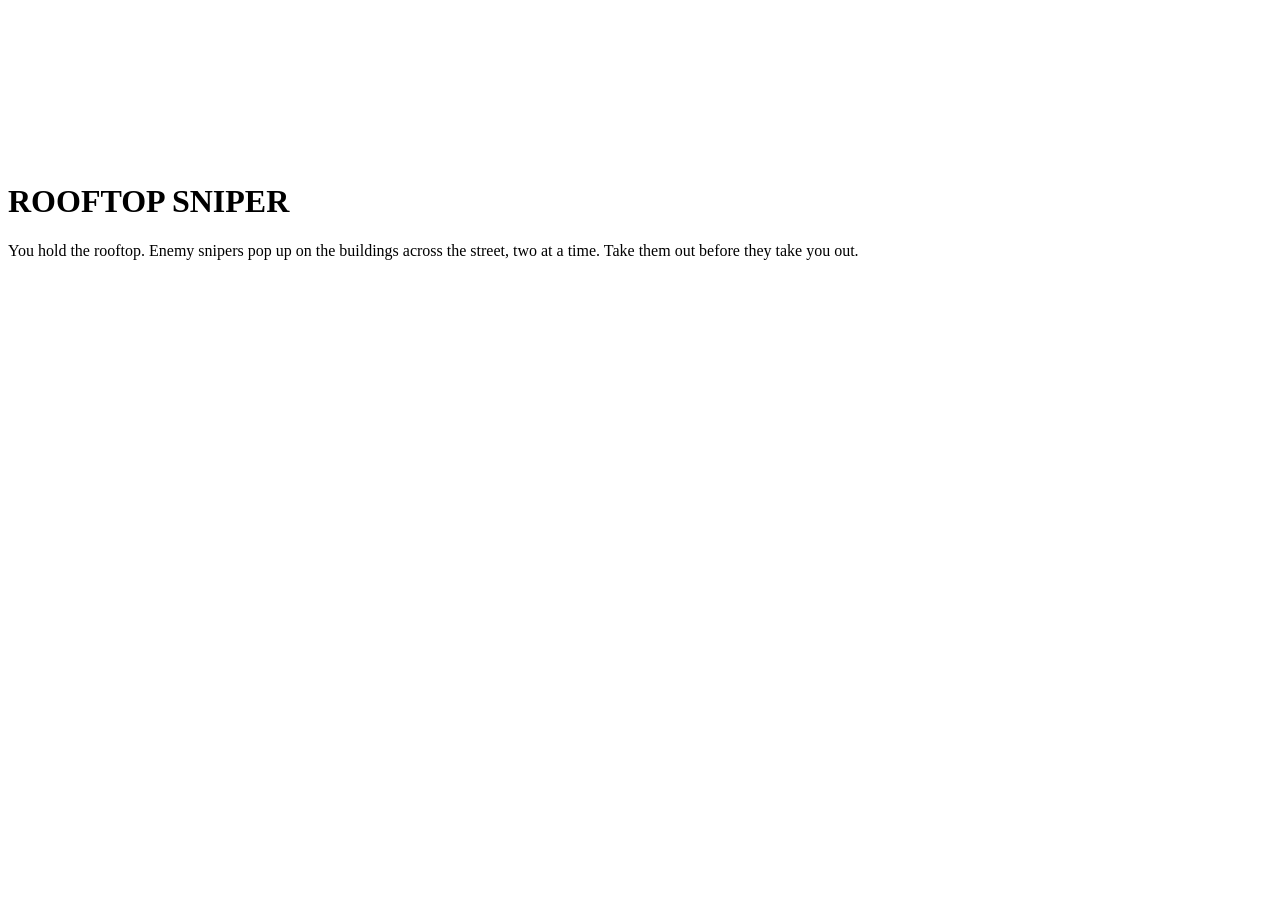
==== index.html @ 9a838f01 "Add files via upload" ====
<!DOCTYPE html>
<html lang="en">
<head>
<meta charset="utf-8">
<meta name="viewport" content="width=device-width, initial-scale=1, maximum-scale=1, user-scalable=no, viewport-fit=cover">
<title>Rooftop Sniper</title>
<meta name="description" content="A browser sniper game: hold the rooftop, take out enemy snipers, grab health packs. Plays on phone and desktop.">
<meta name="theme-color" content="#05070c">
<link rel="icon" href="favicon.svg" type="image/svg+xml">
<link rel="preconnect" href="https://fonts.googleapis.com">
<link rel="preconnect" href="https://fonts.gstatic.com" crossorigin>
<link href="https://fonts.googleapis.com/css2?family=Oswald:wght@500;700&family=Inter:wght@400;600;700&display=swap" rel="stylesheet">
<link rel="stylesheet" href="css/style.css">
</head>
<body>
<canvas id="c"></canvas>

<div class="hud" id="hud" hidden>
  <div class="panel"><div class="lbl">Score</div><div class="score" id="score">0</div><div class="stats"><span id="kills">0 kills</span><span id="heads">0 HS</span><span id="acc">–%</span></div></div>
  <div class="right">
    <div class="panel hp"><div class="lbl" id="hpLbl">Health 100</div><div class="bar"><div id="hpBar" style="width:100%"></div></div><div class="stats"><span id="lvlLbl"></span></div></div>
    <button class="ib" id="muteBtn" aria-label="Sound">🔊</button>
    <button class="ib" id="pauseBtn" aria-label="Pause">⏸</button>
  </div>
</div>
<div class="ctrls" id="ctrls" hidden>
  <div class="btn" id="scopeBtn">SCOPE</div>
  <div class="btn" id="fireBtn">FIRE</div>
</div>
<div class="hint" id="hint" hidden></div>

<div class="screen" id="menu">
  <div class="box">
    <h1>ROOFTOP <span>SNIPER</span></h1>
    <p class="tag">You hold the rooftop. Enemy snipers pop up on the buildings across the street, two at a time. Take them out before they take you out.</p>
    <div class="diffs" id="diffs"></div>
    <div class="how" id="how"></div>
    <div class="rot" id="rot" hidden>Tip: turn your phone sideways for a wider view.</div>
  </div>
</div>

<div class="screen" id="pause" hidden>
  <div class="box"><h1>PAUSED</h1><p class="tag" id="pauseInfo"></p><div class="row"><button class="pbtn" id="quitBtn">Quit</button><button class="pbtn pri" id="resumeBtn">Resume</button></div></div>
</div>

<div class="screen" id="over" hidden>
  <div class="box">
    <div class="lbl">Mission over · <span id="ovDiff"></span></div>
    <div class="big" id="ovScore">0</div>
    <div class="newbest" id="ovBest"></div>
    <div class="grid2">
      <div class="cell"><strong id="ovKills">0</strong><span>Kills</span></div>
      <div class="cell"><strong id="ovHeads">0</strong><span>Headshots</span></div>
      <div class="cell"><strong id="ovAcc">0%</strong><span>Accuracy</span></div>
      <div class="cell"><strong id="ovTime">0:00</strong><span>Survived</span></div>
    </div>
    <div class="row"><button class="pbtn" id="menuBtn">Change level</button><button class="pbtn pri" id="againBtn">Play again</button></div>
  </div>
</div>

<script src="js/game.js"></script>
</body>
</html>
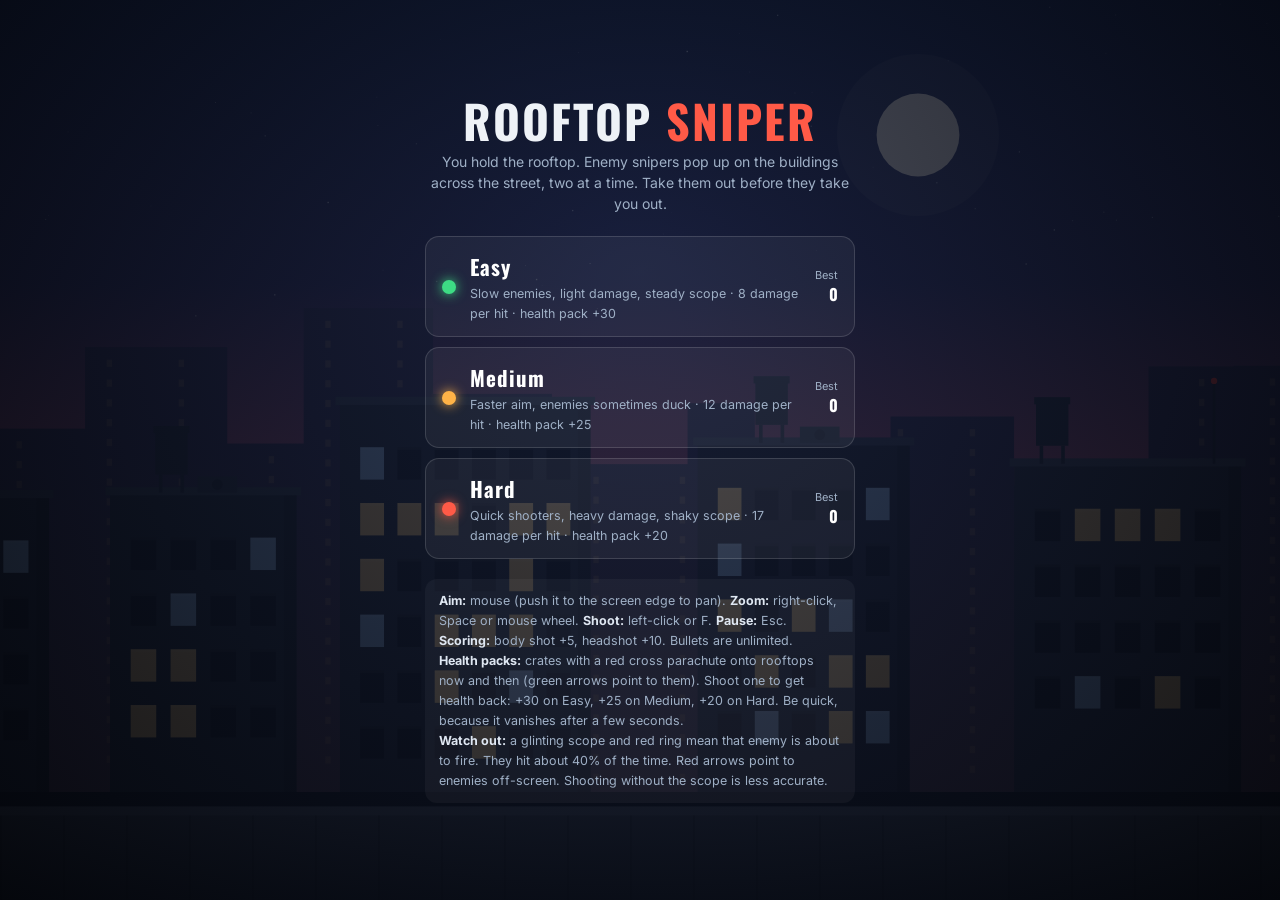
==== commit e303b61b: "Updated line 13 and 61  index.html here i have done the changes :-  1.href="css/style.css" becomes" ====
--- a/index.html
+++ b/index.html
@@ -10,7 +10,7 @@
 <link rel="preconnect" href="https://fonts.googleapis.com">
 <link rel="preconnect" href="https://fonts.gstatic.com" crossorigin>
 <link href="https://fonts.googleapis.com/css2?family=Oswald:wght@500;700&family=Inter:wght@400;600;700&display=swap" rel="stylesheet">
-<link rel="stylesheet" href="css/style.css">
+<link rel="stylesheet"href="style.css"">
 </head>
 <body>
 <canvas id="c"></canvas>
@@ -58,6 +58,6 @@
   </div>
 </div>
 
-<script src="js/game.js"></script>
+<script src="game.js"></script>
 </body>
 </html>
--- a/style.css
+++ b/style.css
@@ -0,0 +1,48 @@
+*{box-sizing:border-box;-webkit-tap-highlight-color:transparent;-webkit-user-select:none;user-select:none}
+html,body{margin:0;height:100%;overflow:hidden;background:#05070c;font-family:Inter,system-ui,sans-serif;color:#eef2f7;touch-action:none;overscroll-behavior:none}
+canvas{position:fixed;inset:0;width:100vw;height:100vh;display:block;cursor:none}
+.hud{position:fixed;left:0;right:0;top:0;display:flex;justify-content:space-between;align-items:flex-start;padding:calc(10px + env(safe-area-inset-top)) calc(12px + env(safe-area-inset-right)) 0 calc(12px + env(safe-area-inset-left));pointer-events:none;z-index:5}
+.panel{background:rgba(8,12,20,.62);backdrop-filter:blur(6px);-webkit-backdrop-filter:blur(6px);border:1px solid rgba(255,255,255,.12);border-radius:12px;padding:8px 12px}
+.score{font-family:Oswald,sans-serif;font-size:30px;line-height:1;letter-spacing:.5px}
+.lbl{font-size:10px;text-transform:uppercase;letter-spacing:1.4px;color:#9fb0c6;font-weight:700}
+.hp{width:min(38vw,220px)}
+.bar{height:10px;border-radius:6px;background:rgba(255,255,255,.12);overflow:hidden;margin-top:5px}
+.bar div{height:100%;background:linear-gradient(90deg,#3ddc84,#a6f36a);transition:width .25s,background .25s}
+.stats{font-size:12px;color:#c9d4e3;margin-top:5px;display:flex;gap:8px;white-space:nowrap}
+.right{display:flex;gap:6px;align-items:flex-start;pointer-events:auto}
+.ib{width:40px;height:40px;border-radius:11px;border:1px solid rgba(255,255,255,.15);background:rgba(8,12,20,.62);color:#fff;font-size:17px;display:grid;place-items:center;cursor:pointer}
+.ctrls{position:fixed;inset:auto 0 0 0;pointer-events:none;z-index:5}
+.btn{position:fixed;border-radius:50%;border:2px solid rgba(255,255,255,.35);display:grid;place-items:center;font-family:Oswald,sans-serif;font-weight:700;letter-spacing:1px;color:#fff;pointer-events:auto;touch-action:none;cursor:pointer}
+#fireBtn{right:calc(18px + env(safe-area-inset-right));bottom:calc(22px + env(safe-area-inset-bottom));width:92px;height:92px;background:radial-gradient(circle at 40% 35%,#ff6b5a,#c4271b);font-size:19px;box-shadow:0 6px 20px rgba(196,39,27,.5)}
+#fireBtn.cool{filter:grayscale(.7) brightness(.7)}
+#scopeBtn{right:calc(122px + env(safe-area-inset-right));bottom:calc(30px + env(safe-area-inset-bottom));width:70px;height:70px;background:rgba(20,30,48,.75);font-size:13px}
+#scopeBtn.on{background:#2d6cdf;border-color:#9cc0ff}
+.hint{position:fixed;left:50%;bottom:calc(14px + env(safe-area-inset-bottom));transform:translateX(-50%);font-size:12px;color:#c6d2e2;background:rgba(8,12,20,.55);padding:6px 12px;border-radius:20px;pointer-events:none;z-index:4;white-space:nowrap;transition:opacity .6s}
+.screen{position:fixed;inset:0;display:flex;align-items:center;justify-content:center;z-index:10;background:radial-gradient(ellipse at 50% 30%,rgba(20,30,55,.75),rgba(3,5,10,.92));padding:20px;overflow:auto}
+.box{max-width:430px;width:100%;text-align:center}
+h1{font-family:Oswald,sans-serif;font-size:46px;margin:0;letter-spacing:2px;line-height:1}
+h1 span{color:#ff5a47}
+.tag{color:#9fb0c6;margin:8px 0 22px;font-size:14px;line-height:1.5}
+.diffs{display:grid;gap:10px}
+.diff{display:flex;align-items:center;gap:14px;text-align:left;padding:14px 16px;border-radius:14px;border:1px solid rgba(255,255,255,.14);background:rgba(255,255,255,.05);color:#fff;font:inherit;cursor:pointer}
+.diff:hover,.diff:active{background:rgba(255,255,255,.1)}
+.diff b{font-family:Oswald,sans-serif;font-size:21px;letter-spacing:1px;display:block}
+.diff small{color:#9fb0c6;font-size:12.5px}
+.dot{width:14px;height:14px;border-radius:50%;flex:none}
+.best{margin-left:auto;text-align:right;font-size:11px;color:#9fb0c6}
+.best strong{display:block;font-size:16px;color:#fff;font-family:Oswald,sans-serif}
+.how{margin-top:20px;font-size:12.5px;color:#9fb0c6;line-height:1.6;text-align:left;background:rgba(255,255,255,.04);border-radius:12px;padding:12px 14px}
+.how b{color:#dfe7f2}
+.big{font-family:Oswald,sans-serif;font-size:64px;line-height:1;margin:6px 0}
+.grid2{display:grid;grid-template-columns:1fr 1fr;gap:8px;margin:16px 0}
+.cell{background:rgba(255,255,255,.06);border-radius:12px;padding:10px}
+.cell strong{display:block;font-family:Oswald,sans-serif;font-size:24px}
+.cell span{font-size:11px;color:#9fb0c6;text-transform:uppercase;letter-spacing:1px}
+.row{display:flex;gap:10px}
+.pbtn{flex:1;padding:14px;border-radius:12px;border:0;font:inherit;font-weight:700;font-size:15px;cursor:pointer;color:#fff;background:rgba(255,255,255,.1)}
+.pbtn.pri{background:linear-gradient(180deg,#ff6b5a,#d9301f)}
+.newbest{color:#ffd45a;font-weight:700;font-size:13px;letter-spacing:1px}
+@media (max-height:500px){.panel{padding:5px 9px}.score{font-size:22px}.stats{font-size:11px;margin-top:2px}.lbl{font-size:9px}.ib{width:34px;height:34px;font-size:15px}.bar{height:7px;margin-top:3px}
+#fireBtn{width:78px;height:78px;font-size:17px}#scopeBtn{width:60px;height:60px;right:calc(106px + env(safe-area-inset-right))}}
+[hidden]{display:none!important}
+.rot{font-size:12px;color:#ffd45a;margin-top:12px}
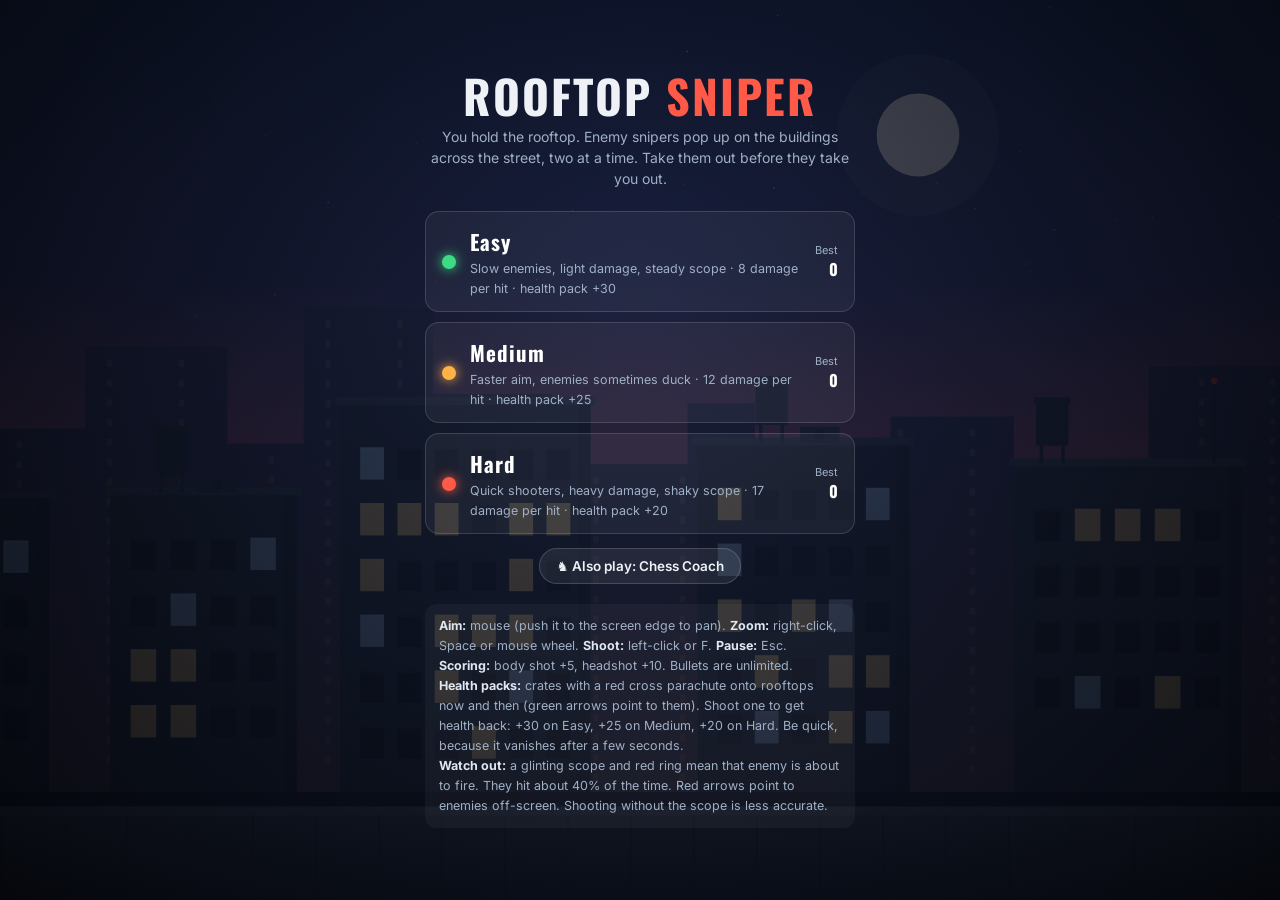
==== commit 80503780: "Add files via upload" ====
--- a/index.html
+++ b/index.html
@@ -10,7 +10,7 @@
 <link rel="preconnect" href="https://fonts.googleapis.com">
 <link rel="preconnect" href="https://fonts.gstatic.com" crossorigin>
 <link href="https://fonts.googleapis.com/css2?family=Oswald:wght@500;700&family=Inter:wght@400;600;700&display=swap" rel="stylesheet">
-<link rel="stylesheet"href="style.css"">
+<link rel="stylesheet" href="style.css">
 </head>
 <body>
 <canvas id="c"></canvas>
@@ -34,6 +34,7 @@
     <h1>ROOFTOP <span>SNIPER</span></h1>
     <p class="tag">You hold the rooftop. Enemy snipers pop up on the buildings across the street, two at a time. Take them out before they take you out.</p>
     <div class="diffs" id="diffs"></div>
+    <a href="chess.html" style="display:inline-block;margin-top:14px;padding:9px 16px;border-radius:22px;background:rgba(255,255,255,.07);border:1px solid rgba(255,255,255,.16);color:#eef2f7;text-decoration:none;font-size:13.5px;font-weight:600">♞ Also play: Chess Coach</a>
     <div class="how" id="how"></div>
     <div class="rot" id="rot" hidden>Tip: turn your phone sideways for a wider view.</div>
   </div>
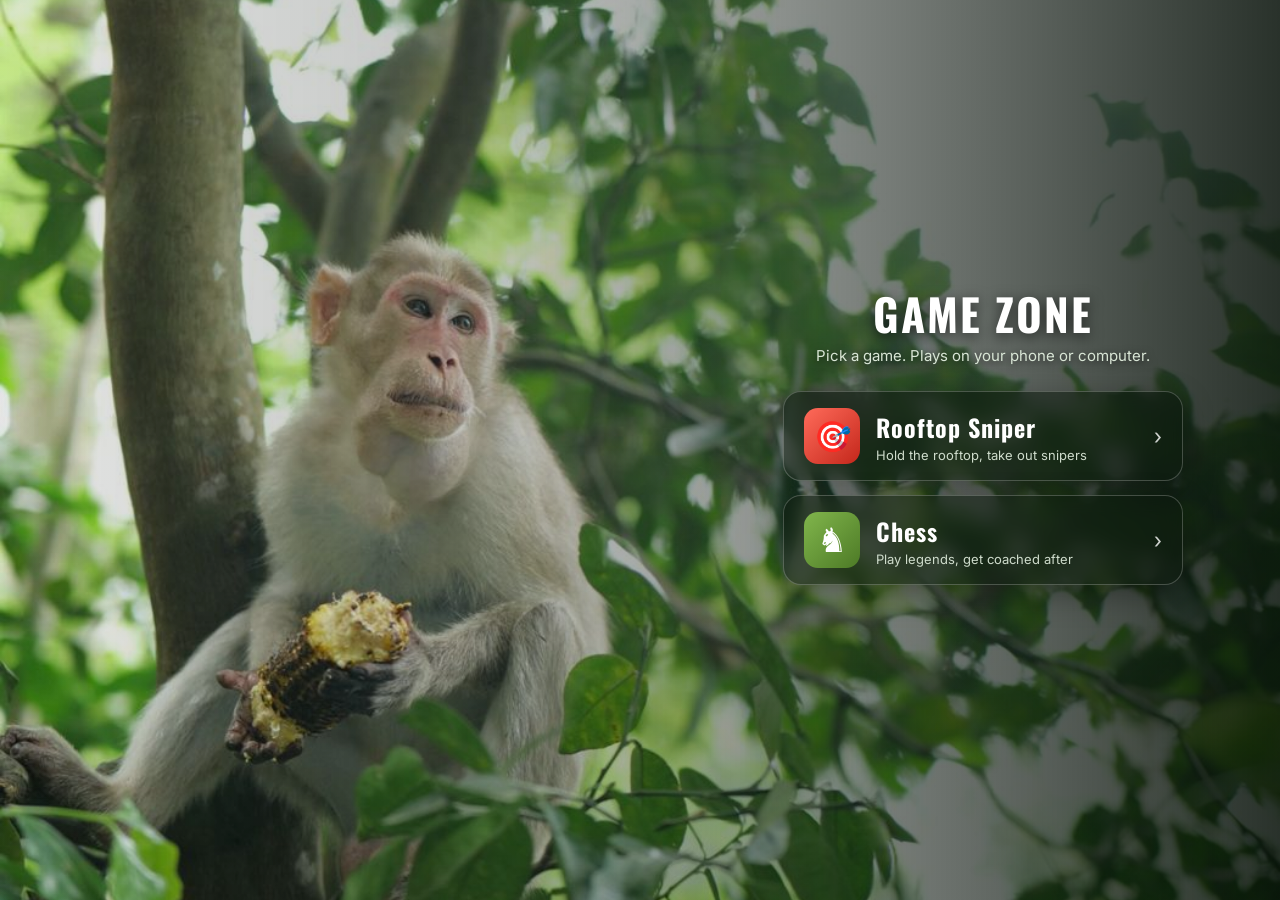
==== commit 50c356b5: "Add files via upload" ====
--- a/index.html
+++ b/index.html
@@ -2,63 +2,50 @@
 <html lang="en">
 <head>
 <meta charset="utf-8">
-<meta name="viewport" content="width=device-width, initial-scale=1, maximum-scale=1, user-scalable=no, viewport-fit=cover">
-<title>Rooftop Sniper</title>
-<meta name="description" content="A browser sniper game: hold the rooftop, take out enemy snipers, grab health packs. Plays on phone and desktop.">
-<meta name="theme-color" content="#05070c">
+<meta name="viewport" content="width=device-width, initial-scale=1, viewport-fit=cover">
+<title>Game Zone</title>
+<meta name="description" content="Browser games to play with friends: Rooftop Sniper and Chess Coach. Works on phone and desktop.">
+<meta name="theme-color" content="#0d1a0f">
 <link rel="icon" href="favicon.svg" type="image/svg+xml">
 <link rel="preconnect" href="https://fonts.googleapis.com">
 <link rel="preconnect" href="https://fonts.gstatic.com" crossorigin>
 <link href="https://fonts.googleapis.com/css2?family=Oswald:wght@500;700&family=Inter:wght@400;600;700&display=swap" rel="stylesheet">
-<link rel="stylesheet" href="style.css">
+<style>
+*{box-sizing:border-box;-webkit-tap-highlight-color:transparent}
+html,body{margin:0;min-height:100%;font-family:Inter,system-ui,sans-serif;color:#fff;background:#0d1a0f}
+body{min-height:100vh;min-height:100dvh;display:flex;flex-direction:column;align-items:center;justify-content:flex-end;
+  background:url('bg.jpg') center 35% / cover no-repeat;
+  padding:24px 20px calc(48px + env(safe-area-inset-bottom))}
+body::before{content:'';position:fixed;inset:0;z-index:0;
+  background:linear-gradient(180deg,rgba(0,0,0,.05) 0%,rgba(0,0,0,.15) 45%,rgba(4,14,6,.82) 80%,rgba(4,14,6,.95) 100%)}
+@media (min-width:900px){body{justify-content:center;background-position:center 62%}
+  body::before{background:linear-gradient(90deg,rgba(4,14,6,.1) 0%,rgba(4,14,6,.25) 40%,rgba(4,14,6,.85) 100%)}
+  .wrap{margin-left:auto;margin-right:6vw}}
+.wrap{position:relative;z-index:1;width:100%;max-width:400px;text-align:center}
+h1{font-family:Oswald,sans-serif;font-size:44px;letter-spacing:2px;margin:0;line-height:1;text-shadow:0 3px 14px rgba(0,0,0,.6)}
+p{margin:10px 0 26px;color:#d9e6d6;font-size:15px;text-shadow:0 2px 8px rgba(0,0,0,.7)}
+.btns{display:grid;gap:14px}
+.game{display:flex;align-items:center;gap:16px;padding:16px 20px;border-radius:18px;text-decoration:none;color:#fff;
+  background:rgba(12,24,14,.55);border:1px solid rgba(255,255,255,.22);backdrop-filter:blur(10px);-webkit-backdrop-filter:blur(10px);
+  box-shadow:0 10px 30px rgba(0,0,0,.35);transition:transform .15s,background .15s}
+.game:hover,.game:active{transform:translateY(-2px);background:rgba(20,40,22,.7)}
+.ic{width:56px;height:56px;border-radius:14px;display:grid;place-items:center;font-size:30px;flex:none}
+.sniper .ic{background:linear-gradient(135deg,#ff6b5a,#c4271b)}
+.chess .ic{background:linear-gradient(135deg,#81b64c,#4d7a26);font-size:34px}
+.game span{display:flex;flex-direction:column;text-align:left}
+.game b{font-family:Oswald,sans-serif;font-size:24px;letter-spacing:1px}
+.game small{color:#cfdccc;font-size:13px;margin-top:2px}
+.go{margin-left:auto;font-size:22px;opacity:.8}
+</style>
 </head>
 <body>
-<canvas id="c"></canvas>
-
-<div class="hud" id="hud" hidden>
-  <div class="panel"><div class="lbl">Score</div><div class="score" id="score">0</div><div class="stats"><span id="kills">0 kills</span><span id="heads">0 HS</span><span id="acc">–%</span></div></div>
-  <div class="right">
-    <div class="panel hp"><div class="lbl" id="hpLbl">Health 100</div><div class="bar"><div id="hpBar" style="width:100%"></div></div><div class="stats"><span id="lvlLbl"></span></div></div>
-    <button class="ib" id="muteBtn" aria-label="Sound">🔊</button>
-    <button class="ib" id="pauseBtn" aria-label="Pause">⏸</button>
-  </div>
-</div>
-<div class="ctrls" id="ctrls" hidden>
-  <div class="btn" id="scopeBtn">SCOPE</div>
-  <div class="btn" id="fireBtn">FIRE</div>
-</div>
-<div class="hint" id="hint" hidden></div>
-
-<div class="screen" id="menu">
-  <div class="box">
-    <h1>ROOFTOP <span>SNIPER</span></h1>
-    <p class="tag">You hold the rooftop. Enemy snipers pop up on the buildings across the street, two at a time. Take them out before they take you out.</p>
-    <div class="diffs" id="diffs"></div>
-    <a href="chess.html" style="display:inline-block;margin-top:14px;padding:9px 16px;border-radius:22px;background:rgba(255,255,255,.07);border:1px solid rgba(255,255,255,.16);color:#eef2f7;text-decoration:none;font-size:13.5px;font-weight:600">♞ Also play: Chess Coach</a>
-    <div class="how" id="how"></div>
-    <div class="rot" id="rot" hidden>Tip: turn your phone sideways for a wider view.</div>
-  </div>
-</div>
-
-<div class="screen" id="pause" hidden>
-  <div class="box"><h1>PAUSED</h1><p class="tag" id="pauseInfo"></p><div class="row"><button class="pbtn" id="quitBtn">Quit</button><button class="pbtn pri" id="resumeBtn">Resume</button></div></div>
-</div>
-
-<div class="screen" id="over" hidden>
-  <div class="box">
-    <div class="lbl">Mission over · <span id="ovDiff"></span></div>
-    <div class="big" id="ovScore">0</div>
-    <div class="newbest" id="ovBest"></div>
-    <div class="grid2">
-      <div class="cell"><strong id="ovKills">0</strong><span>Kills</span></div>
-      <div class="cell"><strong id="ovHeads">0</strong><span>Headshots</span></div>
-      <div class="cell"><strong id="ovAcc">0%</strong><span>Accuracy</span></div>
-      <div class="cell"><strong id="ovTime">0:00</strong><span>Survived</span></div>
+  <main class="wrap">
+    <h1>GAME ZONE</h1>
+    <p>Pick a game. Plays on your phone or computer.</p>
+    <div class="btns">
+      <a class="game sniper" href="sniper.html"><div class="ic">🎯</div><span><b>Rooftop Sniper</b><small>Hold the rooftop, take out snipers</small></span><div class="go">›</div></a>
+      <a class="game chess" href="chess.html"><div class="ic">♞</div><span><b>Chess</b><small>Play legends, get coached after</small></span><div class="go">›</div></a>
     </div>
-    <div class="row"><button class="pbtn" id="menuBtn">Change level</button><button class="pbtn pri" id="againBtn">Play again</button></div>
-  </div>
-</div>
-
-<script src="game.js"></script>
+  </main>
 </body>
 </html>
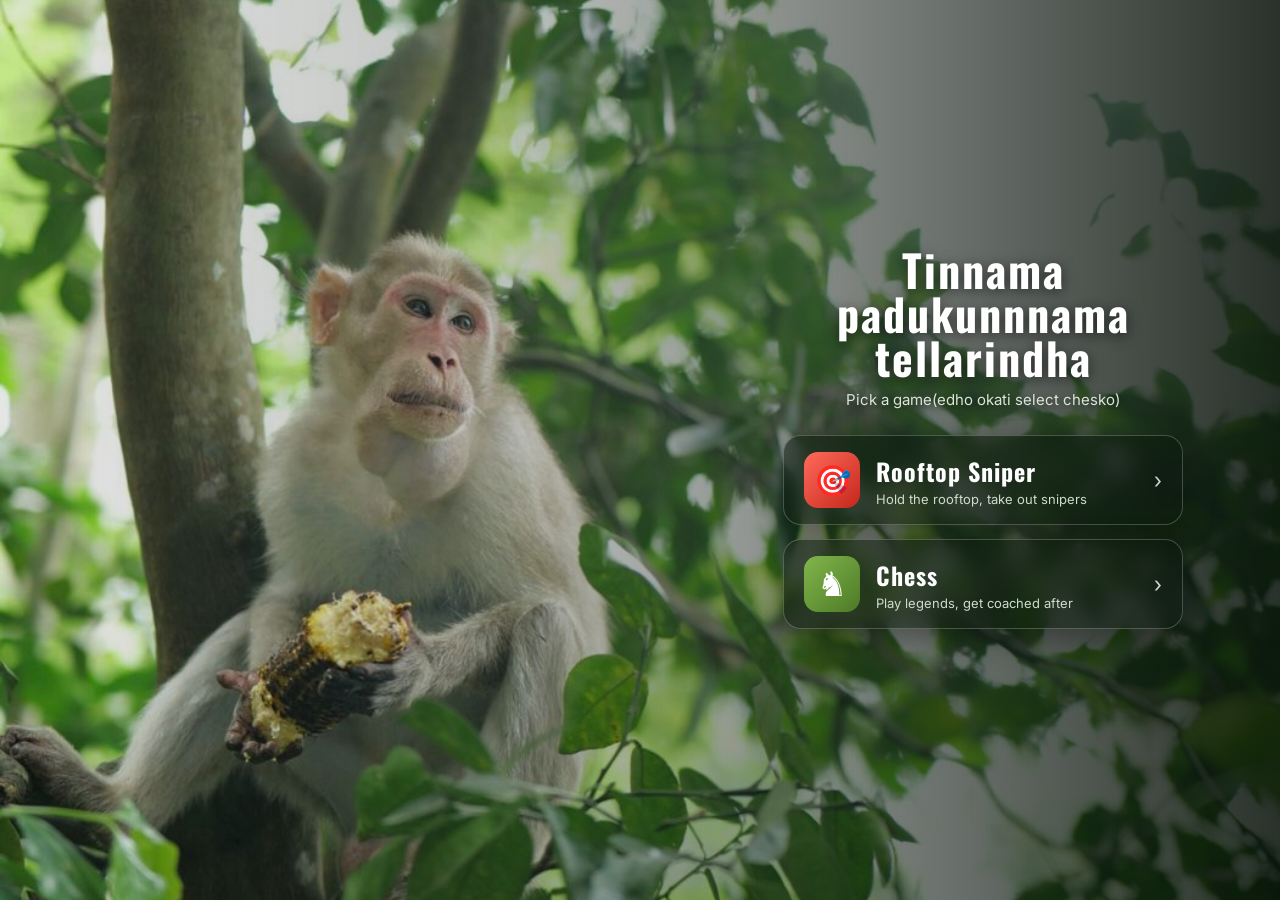
==== commit 582f1b74: "Update index.html" ====
--- a/index.html
+++ b/index.html
@@ -40,8 +40,8 @@
 </head>
 <body>
   <main class="wrap">
-    <h1>GAME ZONE</h1>
-    <p>Pick a game. Plays on your phone or computer.</p>
+    <h1>Tinnama padukunnnama tellarindha</h1>
+    <p>Pick a game(edho okati select chesko)</p>
     <div class="btns">
       <a class="game sniper" href="sniper.html"><div class="ic">🎯</div><span><b>Rooftop Sniper</b><small>Hold the rooftop, take out snipers</small></span><div class="go">›</div></a>
       <a class="game chess" href="chess.html"><div class="ic">♞</div><span><b>Chess</b><small>Play legends, get coached after</small></span><div class="go">›</div></a>
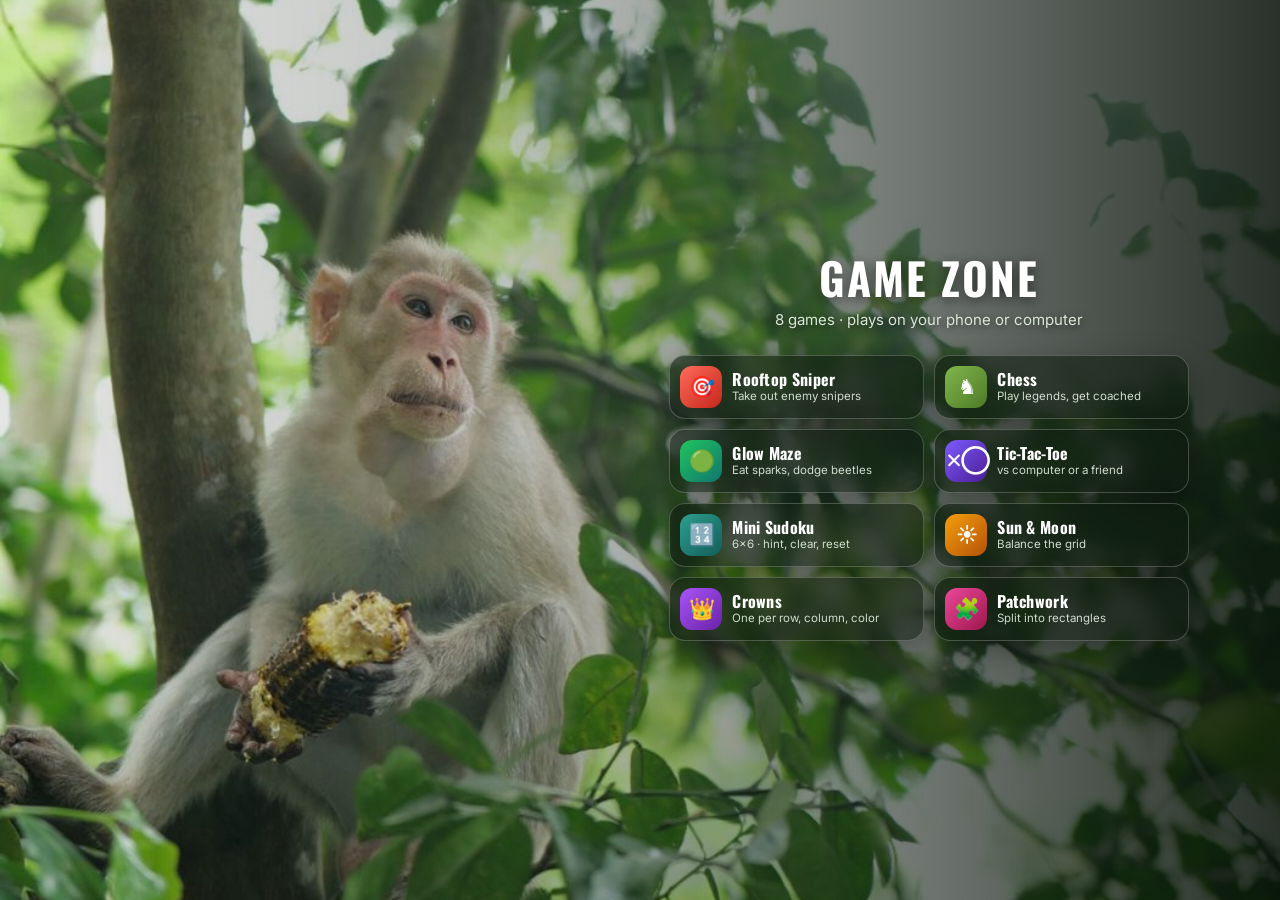
==== commit 141f0564: "Add files via upload added few more games." ====
--- a/index.html
+++ b/index.html
@@ -4,7 +4,7 @@
 <meta charset="utf-8">
 <meta name="viewport" content="width=device-width, initial-scale=1, viewport-fit=cover">
 <title>Game Zone</title>
-<meta name="description" content="Browser games to play with friends: Rooftop Sniper and Chess Coach. Works on phone and desktop.">
+<meta name="description" content="Browser games to play with friends: Rooftop Sniper, Chess, Glow Maze, Tic-Tac-Toe, Mini Sudoku, Sun &amp; Moon, Crowns and Patchwork.">
 <meta name="theme-color" content="#0d1a0f">
 <link rel="icon" href="favicon.svg" type="image/svg+xml">
 <link rel="preconnect" href="https://fonts.googleapis.com">
@@ -15,36 +15,40 @@
 html,body{margin:0;min-height:100%;font-family:Inter,system-ui,sans-serif;color:#fff;background:#0d1a0f}
 body{min-height:100vh;min-height:100dvh;display:flex;flex-direction:column;align-items:center;justify-content:flex-end;
   background:url('bg.jpg') center 35% / cover no-repeat;
-  padding:24px 20px calc(48px + env(safe-area-inset-bottom))}
+  padding:24px 14px calc(28px + env(safe-area-inset-bottom))}
 body::before{content:'';position:fixed;inset:0;z-index:0;
-  background:linear-gradient(180deg,rgba(0,0,0,.05) 0%,rgba(0,0,0,.15) 45%,rgba(4,14,6,.82) 80%,rgba(4,14,6,.95) 100%)}
+  background:linear-gradient(180deg,rgba(0,0,0,.05) 0%,rgba(0,0,0,.1) 32%,rgba(4,14,6,.85) 58%,rgba(4,14,6,.95) 100%)}
+@media (max-width:899px){body{background:#0d1a0f url('bg.jpg') center top / 100% auto no-repeat}}
 @media (min-width:900px){body{justify-content:center;background-position:center 62%}
   body::before{background:linear-gradient(90deg,rgba(4,14,6,.1) 0%,rgba(4,14,6,.25) 40%,rgba(4,14,6,.85) 100%)}
   .wrap{margin-left:auto;margin-right:6vw}}
-.wrap{position:relative;z-index:1;width:100%;max-width:400px;text-align:center}
+.wrap{position:relative;z-index:1;width:100%;max-width:520px;text-align:center}
 h1{font-family:Oswald,sans-serif;font-size:44px;letter-spacing:2px;margin:0;line-height:1;text-shadow:0 3px 14px rgba(0,0,0,.6)}
 p{margin:10px 0 26px;color:#d9e6d6;font-size:15px;text-shadow:0 2px 8px rgba(0,0,0,.7)}
-.btns{display:grid;gap:14px}
-.game{display:flex;align-items:center;gap:16px;padding:16px 20px;border-radius:18px;text-decoration:none;color:#fff;
+.btns{display:grid;grid-template-columns:1fr 1fr;gap:10px}
+.game{display:flex;align-items:center;gap:10px;padding:10px 10px;border-radius:16px;min-width:0;text-decoration:none;color:#fff;
   background:rgba(12,24,14,.55);border:1px solid rgba(255,255,255,.22);backdrop-filter:blur(10px);-webkit-backdrop-filter:blur(10px);
   box-shadow:0 10px 30px rgba(0,0,0,.35);transition:transform .15s,background .15s}
 .game:hover,.game:active{transform:translateY(-2px);background:rgba(20,40,22,.7)}
-.ic{width:56px;height:56px;border-radius:14px;display:grid;place-items:center;font-size:30px;flex:none}
-.sniper .ic{background:linear-gradient(135deg,#ff6b5a,#c4271b)}
-.chess .ic{background:linear-gradient(135deg,#81b64c,#4d7a26);font-size:34px}
-.game span{display:flex;flex-direction:column;text-align:left}
-.game b{font-family:Oswald,sans-serif;font-size:24px;letter-spacing:1px}
-.game small{color:#cfdccc;font-size:13px;margin-top:2px}
-.go{margin-left:auto;font-size:22px;opacity:.8}
+.ic{width:42px;height:42px;border-radius:12px;display:grid;place-items:center;font-size:21px;flex:none;font-weight:800;letter-spacing:-2px}
+.game span{display:flex;flex-direction:column;text-align:left;min-width:0}
+.game b{font-family:Oswald,sans-serif;font-size:16px;letter-spacing:.3px;line-height:1.15}
+.game small{color:#cfdccc;font-size:11.5px;margin-top:1px;line-height:1.25}
 </style>
 </head>
 <body>
   <main class="wrap">
-    <h1>Tinnama padukunnnama tellarindha</h1>
-    <p>Pick a game(edho okati select chesko)</p>
+    <h1>GAME ZONE</h1>
+    <p>8 games · plays on your phone or computer</p>
     <div class="btns">
-      <a class="game sniper" href="sniper.html"><div class="ic">🎯</div><span><b>Rooftop Sniper</b><small>Hold the rooftop, take out snipers</small></span><div class="go">›</div></a>
-      <a class="game chess" href="chess.html"><div class="ic">♞</div><span><b>Chess</b><small>Play legends, get coached after</small></span><div class="go">›</div></a>
+      <a class="game" href="sniper.html"><div class="ic" style="background:linear-gradient(135deg,#ff6b5a,#c4271b)">🎯</div><span><b>Rooftop Sniper</b><small>Take out enemy snipers</small></span></a>
+      <a class="game" href="chess.html"><div class="ic" style="background:linear-gradient(135deg,#81b64c,#4d7a26)">♞</div><span><b>Chess</b><small>Play legends, get coached</small></span></a>
+      <a class="game" href="glowmaze.html"><div class="ic" style="background:linear-gradient(135deg,#22c55e,#0f766e)">🟢</div><span><b>Glow Maze</b><small>Eat sparks, dodge beetles</small></span></a>
+      <a class="game" href="tictactoe.html"><div class="ic" style="background:linear-gradient(135deg,#7c5cff,#4c1d95)">✕◯</div><span><b>Tic-Tac-Toe</b><small>vs computer or a friend</small></span></a>
+      <a class="game" href="sudoku.html"><div class="ic" style="background:linear-gradient(135deg,#2f9e8f,#115e59)">🔢</div><span><b>Mini Sudoku</b><small>6×6 · hint, clear, reset</small></span></a>
+      <a class="game" href="sunmoon.html"><div class="ic" style="background:linear-gradient(135deg,#f59e0b,#b45309)">☀️</div><span><b>Sun &amp; Moon</b><small>Balance the grid</small></span></a>
+      <a class="game" href="crowns.html"><div class="ic" style="background:linear-gradient(135deg,#a855f7,#6b21a8)">👑</div><span><b>Crowns</b><small>One per row, column, color</small></span></a>
+      <a class="game" href="patchwork.html"><div class="ic" style="background:linear-gradient(135deg,#ec4899,#9d174d)">🧩</div><span><b>Patchwork</b><small>Split into rectangles</small></span></a>
     </div>
   </main>
 </body>
